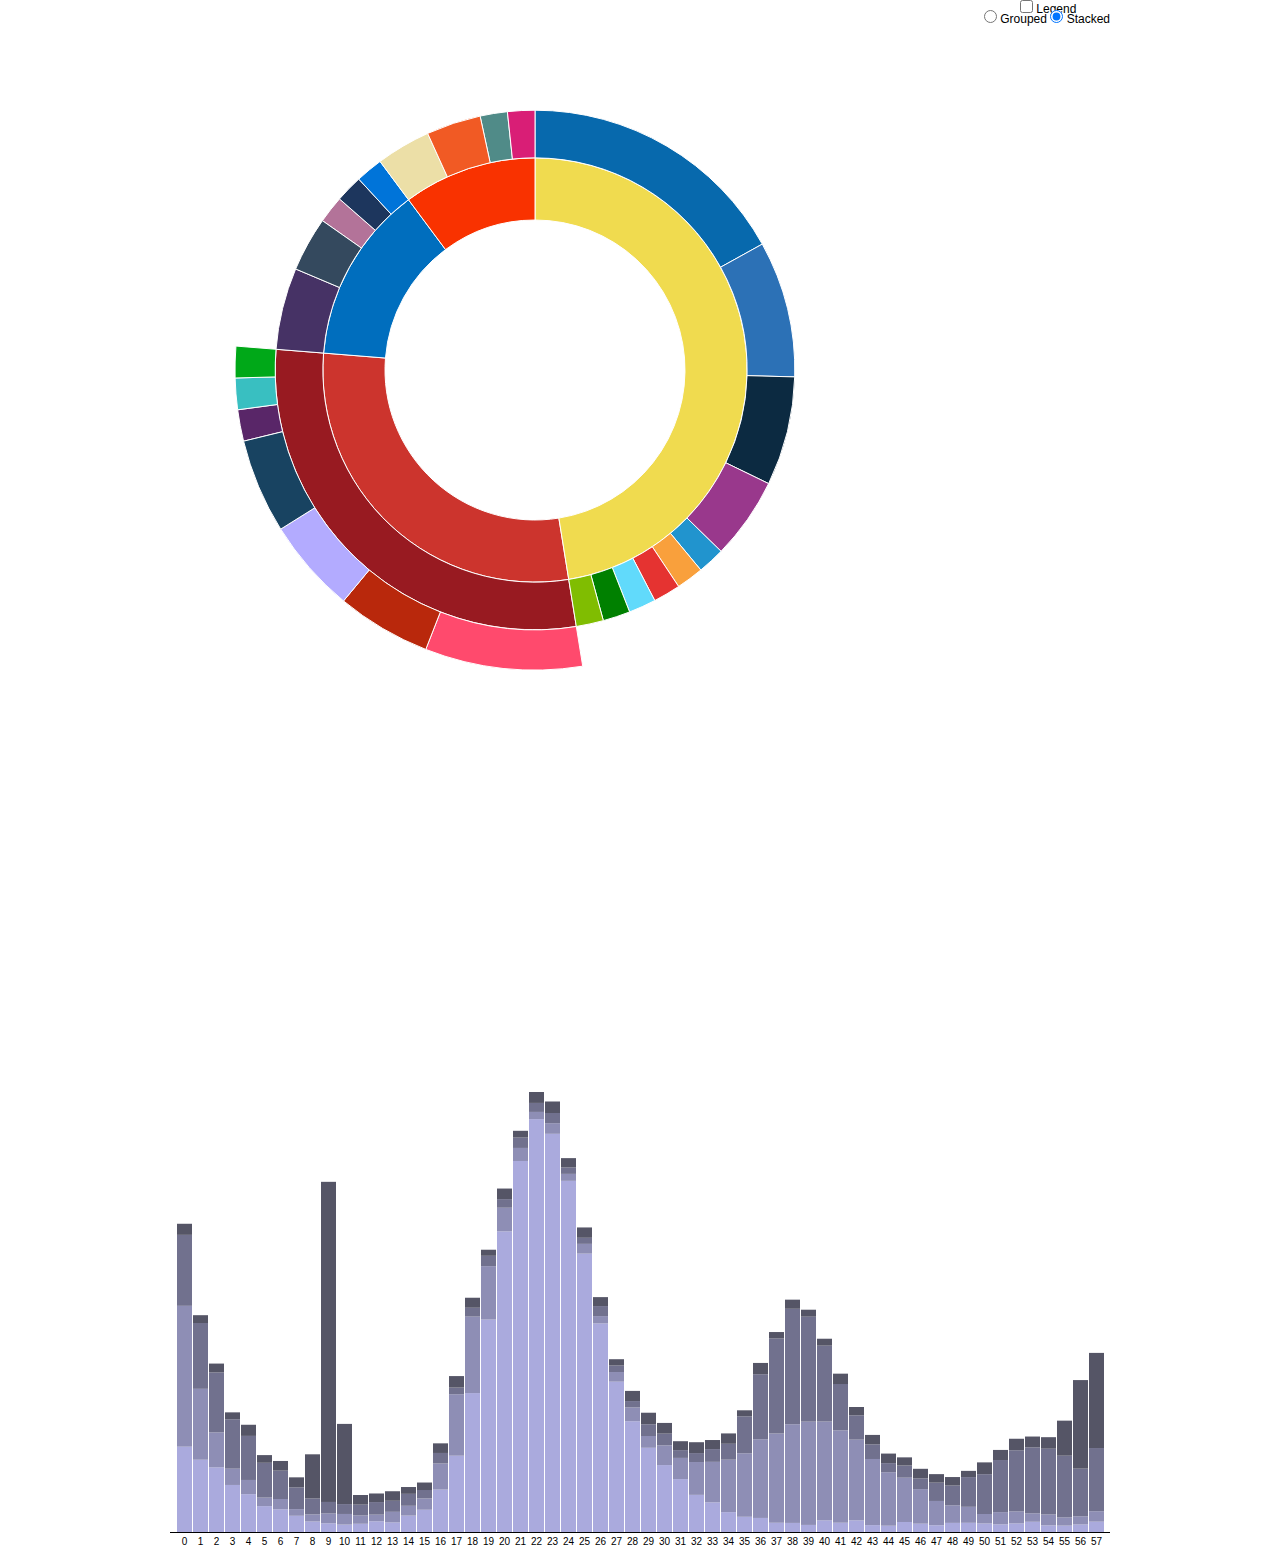
==== index.html @ 2f304713 "initial commit" ====
<!DOCTYPE html>
<html lang="en">

<head>
    <meta charset="UTF-8">
    <title>119 3js</title>
    <link rel="stylesheet" href="css/normalize.css">
    <link rel="stylesheet" href="css/style.css">
</head>

<body>

    <script src="js/three.min.js"></script>
    <!-- <script src="js/orbitControls.js"></script> -->
    <script src="js/d3.js"></script>
    <!-- <script src="js/main.js"></script> -->
    <!-- <script src="js/sequences.js"></script> -->
    <div id="main">
        <div id="sequence"></div>
        <div id="chart">
            <div id="explanation" style="visibility: hidden;">
                <span id="percentage"></span>
                <br/> of my learning devoted to:
            </div>
        </div>
    </div>


    <div id="sidebar">
        <input type="checkbox" id="togglelegend"> Legend
        <br/>
        <div id="legend" style="visibility: hidden;"></div>
    </div>
    <script type="text/javascript" src="js/skills.js"></script>
    <script type="text/javascript">
    // Hack to make this example display correctly in an iframe on bl.ocks.org
    d3.select(self.frameElement).style("height", "700px");
    </script>

    <script type="text/javascript" src="js/timegraph.js"></script>
    <form>
        <label>
            <input type="radio" name="mode" value="grouped"> Grouped</label>
        <label>
            <input type="radio" name="mode" value="stacked" checked> Stacked</label>
    </form>
</body>

</html>
---- css/style.css ----
body {
  font-family: 'Open Sans', sans-serif;
  font-size: 12px;
  font-weight: 400;
  background-color: #fff;
  width: 960px;
  height: 700px;
  margin-top: 10px;
}

#main {
  float: left;
  width: 750px;
}

#sidebar {
  float: right;
  width: 100px;
}

#sequence {
  width: 600px;
  height: 70px;
}

#legend {
  padding: 10px 0 0 3px;
}

#sequence text, #legend text {
  font-weight: 600;
  fill: #fff;
}

#chart {
  position: relative;
}

#chart path {
  stroke: #fff;
}

#explanation {
  position: absolute;
  top: 260px;
  left: 305px;
  width: 140px;
  text-align: center;
  color: #666;
  z-index: -1;
}

#percentage {
  font-size: 2.5em;
}

body {
  font-family: "Helvetica Neue", Helvetica, Arial, sans-serif;
  margin: auto;
  position: relative;
  width: 960px;
}

text {
  font: 10px sans-serif;
}

.axis path,
.axis line {
  fill: none;
  stroke: #000;
  shape-rendering: crispEdges;
}

form {
  position: absolute;
  right: 10px;
  top: 10px;
}
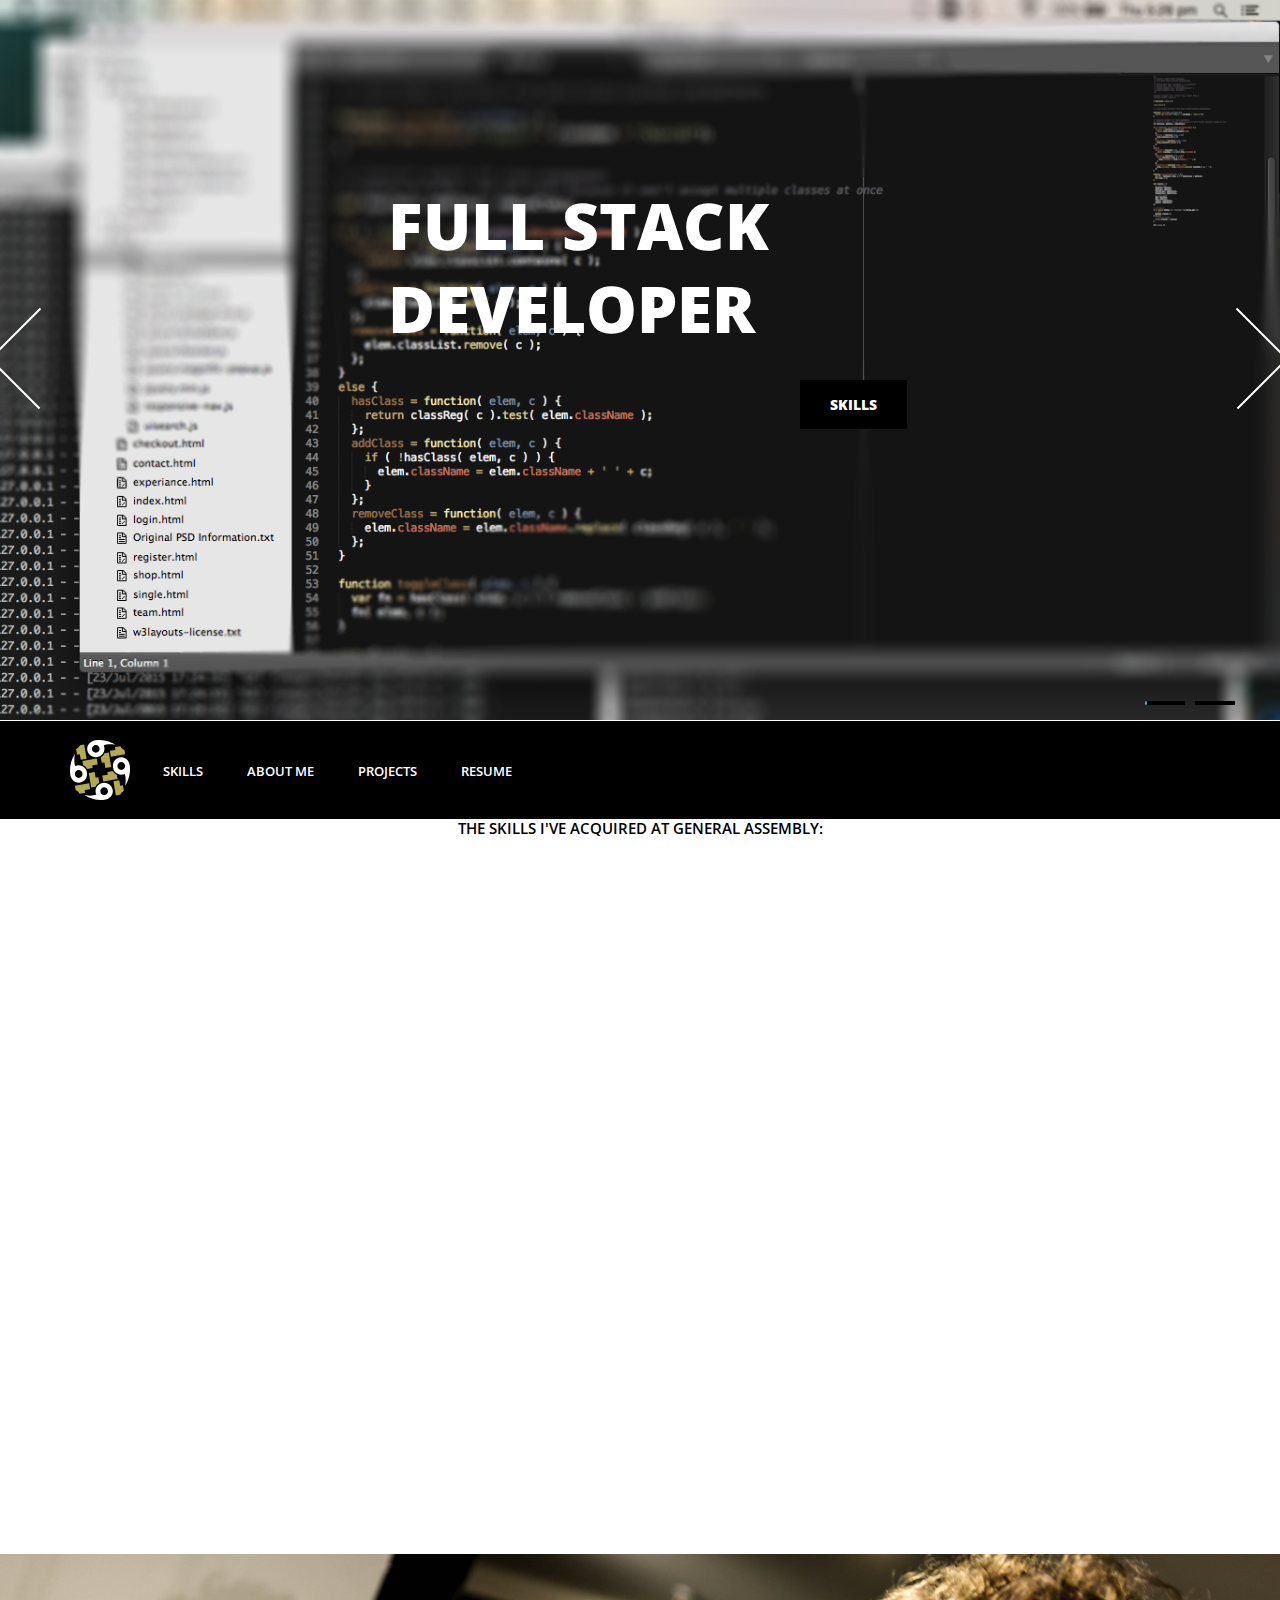
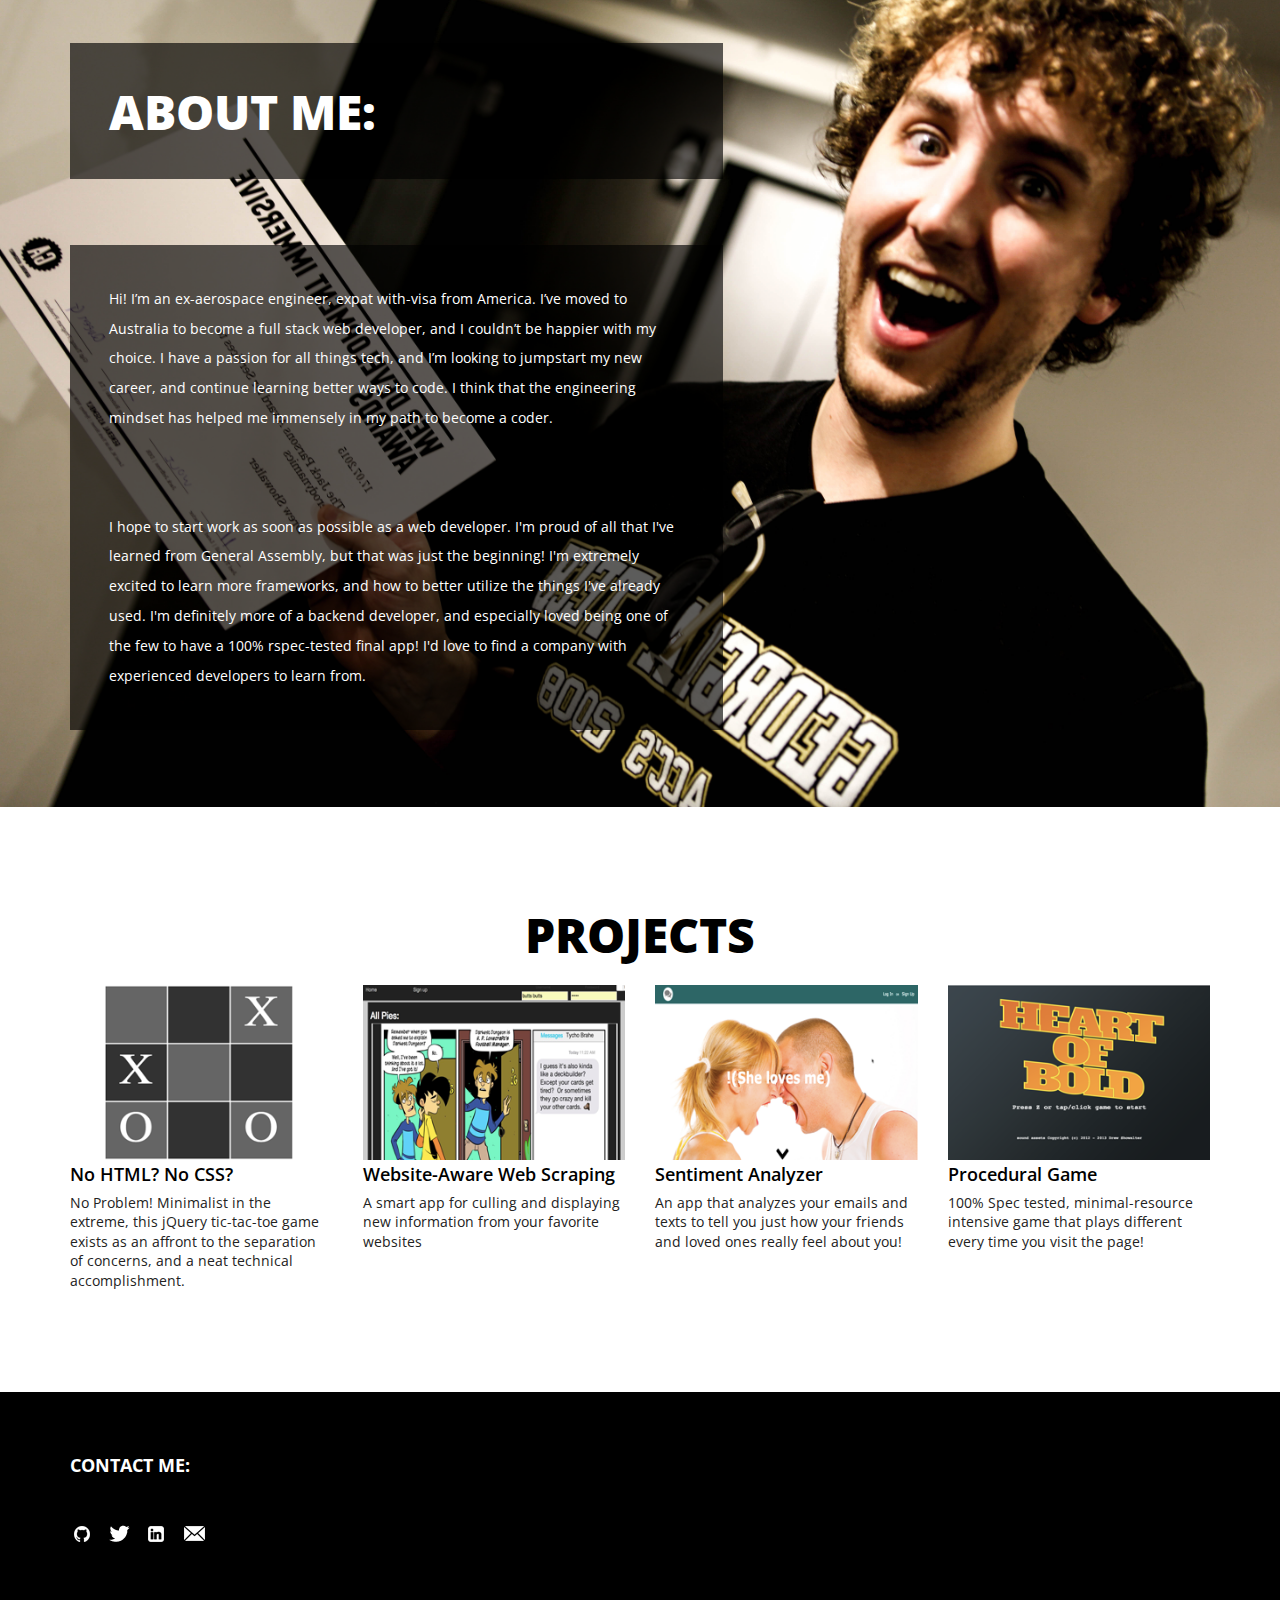
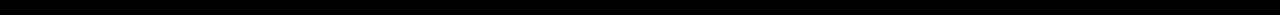
==== commit ab2988c9: "major update" ====
--- a/index.html
+++ b/index.html
@@ -1,49 +1,258 @@
-<!DOCTYPE html>
-<html lang="en">
-
-<head>
-    <meta charset="UTF-8">
-    <title>119 3js</title>
-    <link rel="stylesheet" href="css/normalize.css">
-    <link rel="stylesheet" href="css/style.css">
-</head>
-
-<body>
-
-    <script src="js/three.min.js"></script>
-    <!-- <script src="js/orbitControls.js"></script> -->
-    <script src="js/d3.js"></script>
-    <!-- <script src="js/main.js"></script> -->
-    <!-- <script src="js/sequences.js"></script> -->
-    <div id="main">
-        <div id="sequence"></div>
-        <div id="chart">
-            <div id="explanation" style="visibility: hidden;">
-                <span id="percentage"></span>
-                <br/> of my learning devoted to:
-            </div>
-        </div>
-    </div>
-
-
-    <div id="sidebar">
-        <input type="checkbox" id="togglelegend"> Legend
-        <br/>
-        <div id="legend" style="visibility: hidden;"></div>
-    </div>
-    <script type="text/javascript" src="js/skills.js"></script>
-    <script type="text/javascript">
-    // Hack to make this example display correctly in an iframe on bl.ocks.org
-    d3.select(self.frameElement).style("height", "700px");
-    </script>
-
-    <script type="text/javascript" src="js/timegraph.js"></script>
-    <form>
-        <label>
-            <input type="radio" name="mode" value="grouped"> Grouped</label>
-        <label>
-            <input type="radio" name="mode" value="stacked" checked> Stacked</label>
-    </form>
-</body>
-
-</html>
+<!--A Design by W3layouts
+Author: W3layout
+Author URL: http://w3layouts.com
+License: Creative Commons Attribution 3.0 Unported
+License URL: http://creativecommons.org/licenses/by/3.0/
+-->
+<!DOCTYPE HTML>
+<html>
+
+<head>
+    <title>Free Snow Bootstrap Website Template | Home :: w3layouts</title>
+    <link href="css/bootstrap.css" rel='stylesheet' type='text/css' />
+    <link href="css/style.css" rel='stylesheet' type='text/css' />
+    <meta name="viewport" content="width=device-width, initial-scale=1, maximum-scale=1">
+    <meta http-equiv="Content-Type" content="text/html; charset=utf-8" />
+    <link href='http://fonts.googleapis.com/css?family=Open+Sans:400,300,600,700,800' rel='stylesheet' type='text/css'>
+    <script type="application/x-javascript">
+    addEventListener("load", function() {
+        setTimeout(hideURLbar, 0);
+    }, false);
+
+    function hideURLbar() {
+        window.scrollTo(0, 1);
+    }
+    </script>
+    <script src="js/jquery.min.js"></script>
+    <!--<script src="js/jquery.easydropdown.js"></script>-->
+    <!--start slider -->
+    <link rel="stylesheet" href="css/fwslider.css" media="all">
+    <script src="js/jquery-ui.min.js"></script>
+    <script src="js/fwslider.js"></script>
+    <!--end slider -->
+    <script type="text/javascript">
+    $(document).ready(function() {
+        $(".dropdown img.flag").addClass("flagvisibility");
+
+        $(".dropdown dt a").click(function() {
+            $(".dropdown dd ul").toggle();
+        });
+
+        $(".dropdown dd ul li a").click(function() {
+            var text = $(this).html();
+            $(".dropdown dt a span").html(text);
+            $(".dropdown dd ul").hide();
+            $("#result").html("Selected value is: " + getSelectedValue("sample"));
+        });
+
+        function getSelectedValue(id) {
+            return $("#" + id).find("dt a span.value").html();
+        }
+
+        $(document).bind('click', function(e) {
+            var $clicked = $(e.target);
+            if (!$clicked.parents().hasClass("dropdown"))
+                $(".dropdown dd ul").hide();
+        });
+
+
+        $("#flagSwitcher").click(function() {
+            $(".dropdown img.flag").toggleClass("flagvisibility");
+        });
+    });
+    </script>
+</head>
+
+<body>
+    <div class="header">
+        <div class="container">
+            <div class="row">
+                <div class="col-md-12">
+                    <div class="header-left">
+                        <div class="logo">
+                            <a href="index.html"><img src="images/crest_white.svg" alt="" id="crestHome" /></a>
+                        </div>
+                        <div class="menu">
+                            <a class="toggleMenu" href="#"><img src="images/nav.png" alt="" /></a>
+                            <ul class="nav" id="nav">
+                                <li><a href="#skills">Skills</a></li>
+                                <li><a href="#aboutme">About Me</a></li>
+                                <li><a href="#projects">Projects</a></li>
+                                <li><a href="resume.pdf">Resume</a></li>
+                                <div class="clear"></div>
+                            </ul>
+                            <script type="text/javascript" src="js/responsive-nav.js"></script>
+                        </div>
+                        <div class="clear"></div>
+                    </div>
+                </div>
+            </div>
+        </div>
+    </div>
+
+
+    <div id="fixedFixer">
+    <div class="banner">
+        <!-- start slider -->
+        <div id="fwslider">
+            <div class="slider_container">
+                <div class="slide">
+                    <!-- Slide image -->
+                    <img src="images/blurback.png" class="img-responsive" alt="" />
+                    <!-- /Slide image -->
+                    <!-- Texts container -->
+                    <div class="slide_content">
+                        <div class="slide_content_wrap">
+                            <!-- Text title -->
+                            <h1 class="title">Full Stack<br>Developer</h1>
+                            <!-- /Text title -->
+                            <div class="button"><a href="#skills">Skills</a></div>
+                        </div>
+                    </div>
+                    <!-- /Texts container -->
+                </div>
+                <!-- /Duplicate to create more slides -->
+                <div class="slide">
+                    <img src="images/helmet.jpg" class="img-responsive" alt="" />
+                    <div class="slide_content">
+                        <div class="slide_content_wrap">
+                            <h1 class="title">Creative<br>Engineer</h1>
+                            <div class="button"><a href="#projects">Projects</a></div>
+                        </div>
+                    </div>
+                </div>
+                <!--/slide -->
+            </div>
+            <div class="timers"></div>
+            <div class="slidePrev"><span></span></div>
+            <div class="slideNext"><span></span></div>
+        </div>
+        <!--/slider -->
+    </div>
+
+    <a name="skills"></a>
+    <div class="main">
+        <div class="content-top">
+            <h2>SKILLS</h2>
+            <p>The skills I've acquired at General Assembly:</p>
+            <script src="js/three.min.js"></script>
+            <!-- <script src="js/orbitControls.js"></script> -->
+            <script src="js/d3.js"></script>
+            <!-- <script src="js/main.js"></script> -->
+            <!-- <script src="js/sequences.js"></script> -->
+            <div id="main">
+                <div id="sequence"></div>
+                <div id="chart">
+                    <div id="explanation" style="visibility: hidden;">
+                        <span id="percentage"></span>
+                    </div>
+                </div>
+            </div>
+            <script type="text/javascript" src="js/skills.js"></script>
+        </div>
+    </div>
+
+    <a name="aboutme"></a>
+    <div class="content-bottom">
+        <div class="container">
+            <div class="row content_bottom-text">
+                <div class="col-md-7">
+                    <h3>About Me:<br></h3>
+                    <p class="m_1">Hi! I’m an ex-aerospace engineer, expat with-visa from America. I’ve moved to Australia to become a full stack web developer, and I couldn’t be happier with my choice. I have a passion for all things tech, and I’m looking to jumpstart my new career, and continue learning better ways to code. I think that the engineering mindset has helped me immensely in my path to become a coder.</p>
+                    <p class="m_2">I hope to start work as soon as possible as a web developer. I'm proud of all that I've learned from General Assembly, but that was just the beginning! I'm extremely excited to learn more frameworks, and how to better utilize the things I've already used. I'm definitely more of a backend developer, and especially loved being one of the few to have a 100% rspec-tested final app! I'd love to find a company with experienced developers to learn from.</p>
+                </div>
+            </div>
+        </div>
+    </div>
+
+    <a name="projects"></a>
+    <div class="features">
+        <div class="container">
+            <h3 class="m_3">Projects</h3>
+            <div class="row">
+                <div class="col-md-3 top_box">
+                    <div class="view view-ninth">
+                        <a href="//one19.github.io/tictac/">
+                            <img src="images/pic1.png" class="img-responsive" alt="" />
+                            <div class="mask mask-1"> </div>
+                            <div class="mask mask-2"> </div>
+                            <div class="content">
+                                <h2>Project 0</h2>
+                                <h1 class="appName">Tic Tac Toe</h1>
+                            </div>
+                        </a>
+                    </div </div>
+                    <h4 class="m_4"><a href="#">No HTML? No CSS?</a></h4>
+                    <p class="m_5">No Problem! Minimalist in the extreme, this jQuery tic-tac-toe game exists as an affront to the separation of concerns, and a neat technical accomplishment.</p>
+                </div>
+                <div class="col-md-3 top_box">
+                    <div class="view view-ninth">
+                        <a href="//slicemystic.herokuapp.com/">
+                            <img src="images/pic2.png" class="img-responsive" alt="" />
+                            <div class="mask mask-1"> </div>
+                            <div class="mask mask-2"> </div>
+                            <div class="content">
+                                <h2>Project 1</h2>
+                                <h1 class="appName">Slice Mystic</h1>
+                            </div>
+                        </a>
+                    </div>
+                    <h4 class="m_4"><a href="#">Website-Aware Web Scraping</a></h4>
+                    <p class="m_5">A smart app for culling and displaying new information from your favorite websites</p>
+                </div>
+                <div class="col-md-3 top_box">
+                    <div class="view view-ninth">
+                        <a href="//shelovesme.herokuapp.com/">
+                            <img src="images/pic3.png" class="img-responsive" alt="" />
+                            <div class="mask mask-1"> </div>
+                            <div class="mask mask-2"> </div>
+                            <div class="content">
+                                <h2>Project 2</h2>
+                                <h1 class="appName">!(She Loves Me)</h1>
+                            </div>
+                        </a>
+                    </div>
+                    <h4 class="m_4"><a href="#">Sentiment Analyzer</a></h4>
+                    <p class="m_5">An app that analyzes your emails and texts to tell you just how your friends and loved ones really feel about you!</p>
+                </div>
+                <div class="col-md-3 top_box1">
+                    <div class="view view-ninth">
+                        <a href="//heartofbold.herokuapp.com/">
+                            <img src="images/pic4.png" class="img-responsive" alt="" />
+                            <div class="mask mask-1"> </div>
+                            <div class="mask mask-2"> </div>
+                            <div class="content">
+                                <h2>Project 3</h2>
+                                <h1 class="appName">Heart of Bold</h1>
+                            </div>
+                        </a>
+                    </div>
+                    <h4 class="m_4"><a href="#">Procedural Game</a></h4>
+                    <p class="m_5">100% Spec tested, minimal-resource intensive game that plays different every time you visit the page!</p>
+                </div>
+            </div>
+        </div>
+    </div>
+
+
+    <div class="footer">
+        <div class="container">
+            <div class="row">
+                <div class="col-md-3">
+                    <ul class="footer_box">
+                    <h4>   Contact Me: </h4>
+                        <ul class="social">
+                            <li class="github"><a href="//github.com/one19"><span> </span></a></li>
+                            <li class="twitter"><a href="//twitter.com/Werd_119"><span> </span></a></li>
+                            <li class="linkedin"><a href="//linkedin.com/profile/view?id=165426190"><span> </span></a></li>
+                            <li class="email"><a href="mailto:gtechshowalter@gmail.com"><span> </span></a></li>
+                        </ul>
+                    </ul>
+                </div>
+            </div>
+
+        </div>
+    </div>
+</body>
+
+</html>
--- a/css/style.css
+++ b/css/style.css
@@ -1,79 +1,2106 @@
-body {
-  font-family: 'Open Sans', sans-serif;
-  font-size: 12px;
-  font-weight: 400;
-  background-color: #fff;
-  width: 960px;
-  height: 700px;
-  margin-top: 10px;
-}
-
-#main {
-  float: left;
-  width: 750px;
-}
-
-#sidebar {
-  float: right;
-  width: 100px;
-}
-
-#sequence {
-  width: 600px;
-  height: 70px;
-}
-
-#legend {
-  padding: 10px 0 0 3px;
-}
-
-#sequence text, #legend text {
-  font-weight: 600;
-  fill: #fff;
-}
-
-#chart {
-  position: relative;
-}
-
-#chart path {
-  stroke: #fff;
-}
-
-#explanation {
-  position: absolute;
-  top: 260px;
-  left: 305px;
-  width: 140px;
-  text-align: center;
-  color: #666;
-  z-index: -1;
-}
-
-#percentage {
-  font-size: 2.5em;
-}
-
-body {
-  font-family: "Helvetica Neue", Helvetica, Arial, sans-serif;
-  margin: auto;
-  position: relative;
-  width: 960px;
-}
-
-text {
-  font: 10px sans-serif;
-}
-
-.axis path,
-.axis line {
-  fill: none;
-  stroke: #000;
-  shape-rendering: crispEdges;
-}
-
-form {
-  position: absolute;
-  right: 10px;
-  top: 10px;
-}+.clear{clear: both;}
+h4, h5, h6,
+h1, h2, h3 {margin-top: 0;}
+ul, ol {margin: 0;}
+p {margin: 0;}
+html, body{
+	font-family: 'Open Sans', sans-serif;
+	background:#fff;
+	font-size: 100%;
+}
+body a{
+ 	transition: 0.5s all;
+	-webkit-transition: 0.5s all;
+	-moz-transition: 0.5s all;
+	-o-transition: 0.5s all;
+}
+.header{
+  position: fixed;
+  width: 100%;
+  z-index: 4000;
+	background:#000;
+	padding: 1.5% 0;
+}
+.header-left{
+	float:left;
+	width: 59%;
+}
+.logo{
+	float:left;
+	margin-right: 2%;
+}
+.menu{
+	 float:left;
+	 margin: 17px 0 0;
+}
+  .menu li{
+	display:inline-block;
+ }
+ .menu li:first-child{
+   	margin-left:0;
+ }
+ .menu li a{
+  	 display: block;
+	font-size: 0.8125em;
+	text-transform: uppercase;
+	padding: 5px 20px;
+	color: #FFF;
+	-webkit-transition: all 0.3s ease;
+	-moz-transition: all 0.3s ease;
+	-o-transition: all 0.3s ease;
+	transition: all 0.3s ease;
+	font-weight: 600;
+ }
+ .menu li a:hover ,.menu li.active a{
+	 background:#fff;
+	 color:#000;
+ } 
+ #nav .current a {
+	 color:red;
+}
+.toggleMenu {
+    display:  none;
+  	padding:4px 5px 0px 5px;
+}
+.nav:before,
+.nav:after {
+    content: " "; 
+    display: table; 
+}
+.nav:after {
+    clear: both;
+}
+.nav ul {
+    list-style: none;
+}
+@media screen and (max-width:800px) {
+	.active {
+        display: block;
+    }
+    .menu li a{
+    	text-align:left;
+    	border-radius:0;
+    	-webkit-border-radius:0;
+    	-moz-border-radius:0;
+    	-o-border-radius:0;
+    }
+    .nav {
+	    list-style: none;
+		width: 95%;
+		position: absolute;
+		right: 20px;
+		background: #222;
+		top: 72px;
+		z-index: 111;
+    }
+    .nav:after {
+		content: '';
+		position: absolute;
+		right:18px;
+		top: -9px;
+		border-left:10px solid rgba(0, 0, 0, 0);
+		border-right:10px solid rgba(0, 0, 0, 0);
+		border-bottom:10px solid #333;
+	}
+    .menu li a span.messages{
+    	text-align:center;
+    	top:15px;
+    }
+    .nav li ul{
+    	width:100%;   	
+    }
+    .menu ul{
+    	margin:0;
+    }
+    .nav > li.hover > ul {
+        width:100%;
+    }
+    .nav > li {
+        float: none;
+        display:block;
+    }
+    .nav ul {
+        display: block;
+        width: 100%;
+    }
+   .nav > li.hover > ul , .nav li li.hover ul {
+        position: static;
+    }
+    .nav li a{
+    	border-top:1px solid #333;
+    }
+     .nav li:first-child a{
+     	border-top:none;
+     }
+ }
+.header_right{
+	float:right;
+	width:6%;
+	margin-top: 16px;
+}
+.sb-search {
+	position: absolute;
+	top:7px;
+	right:0px;
+	width: 0%;
+	min-width: 45px;
+	height: 45px;
+	float: right;
+	overflow: hidden;
+	-webkit-transition: width 0.3s;
+	-moz-transition: width 0.3s;
+	transition: width 0.3s;
+	-webkit-backface-visibility: hidden;
+}
+.sb-search-input {
+	position: absolute;
+	top: 0;
+	left: 0px;
+	border: none;
+	outline: none;
+	background:#333;
+	width: 100%;
+	height:45px;
+	margin: 0;
+	z-index: 10;
+	padding: 5px 20px;
+	font-family: 'Open Sans', sans-serif;
+	font-size: 13px;
+	color: #ffffff;
+}
+.sb-search-input::-webkit-input-placeholder {
+	color: #ffffff;
+}
+.sb-search-input:-moz-placeholder {
+	color: #ffffff;
+}
+.sb-search-input::-moz-placeholder {
+	color: #efb480;
+}
+.sb-search-input:-ms-input-placeholder {
+	color: #ffffff;
+}
+.sb-icon-search,.sb-search-submit  {
+	width: 45px;
+	height: 45px;
+	display: block;
+	position: absolute;
+	right: 0;
+	top: 0;
+	padding: 0;
+	margin: 0;
+	line-height: 45px;
+	text-align: center;
+	cursor: pointer;
+}
+.sb-search-submit {
+	background: #333 url('../images/img-sprite.png') no-repeat 0px 1px;
+	-ms-filter: "progid:DXImageTransform.Microsoft.Alpha(Opacity=0)"; /* IE 8 */
+    filter: alpha(opacity=0); /* IE 5-7 */
+   
+	color: transparent;
+	border: none;
+	outline: none;
+	z-index: -1;
+	-webkit-appearance: none;
+}
+.sb-icon-search {
+	color: #FFF;
+background: #000 url('../images/img-sprite.png') no-repeat 0px 1px;
+z-index: 90;
+}
+/* Open state */
+.sb-search.sb-search-open,.no-js .sb-search {
+	width:40%;
+}
+.sb-search.sb-search-open .sb-icon-search,.no-js .sb-search .sb-icon-search {
+	background: #c0c0c0 url('../images/img-sprite.png') no-repeat 0px 1px;
+	color: #fff;
+	z-index: 11;
+}
+.sb-search.sb-search-open .sb-search-submit,.no-js .sb-search .sb-search-submit {
+	z-index: 90;
+}
+/* start icon styles */
+.icon1:before,.icon1:after {
+	content: "";
+	display: table;
+}
+.icon1:after {
+	clear: both;
+}
+ul.icon1 {
+	float: left;
+	zoom: 1;
+	list-style: none;
+	padding: 0;
+	margin-left:25%;
+}
+.icon1 li {
+	float: left;
+	position: relative;
+}
+.icon1 li:last-child{
+	border-right:none;
+}
+.icon1 li:hover > a {
+	color: #fafafa;
+}
+*html .icon1 li a:hover { /* IE6 only */
+	color: #fafafa;
+}
+.icon1 ul {
+	width:300px;
+	margin: 20px 0 0 0;
+	_margin: 0;
+	opacity: 0;
+	visibility: hidden;
+	position: absolute;
+	top:67px;
+	z-index: 1;
+	right: -140px;
+	background: #ffffff;
+	-webkit-transition: all .2s ease-in-out;
+	-moz-transition: all .2s ease-in-out;
+	-ms-transition: all .2s ease-in-out;
+	-o-transition: all .2s ease-in-out;
+	transition: all .2s ease-in-out;
+	box-shadow: 0 0 10px #AAA;
+	-webkit-box-shadow: 0 0 10px #AAA;
+	-moz-box-shadow: 0 0 10px #AAA;
+	-o-box-shadow: 0 0 10px #AAA;
+}
+.icon1 li:hover > ul {
+	opacity: 1;
+	visibility: visible;
+	margin: 0;
+	z-index: 9999;
+}
+.icon1 ul ul {
+	top: 6px;
+	left: 158px;
+	margin: 0 0 0 20px;
+}
+.icon1 ul li {
+	/*--float: none;--*/
+	display: block;
+	border: 0;
+}
+.icon1 ul li:first-child{
+	border-top:none;
+}
+.icon1 ul li:first-child a{
+	border-top-left-radius: 5px;
+	-webkit-border-top-left-radius: 5px;
+	-moz-border-top-left-radius: 5px;
+	-o-border-top-left-radius: 5px;
+}
+.icon1 ul li:last-child {   
+	-moz-box-shadow: none;
+	-webkit-box-shadow: none;
+	box-shadow: none;    
+}
+.icon1 ul a {    
+	_height: 10px; /*IE6 only*/
+	white-space: nowrap;
+	float: none;
+	text-transform: none;
+}
+.active-icon{
+	display: block;
+}
+.icon1 ul li:first-child > a:after {
+	content: '';
+	position: absolute;
+	left: 45%;
+	top: -30px;
+	border-left: 10px solid transparent;
+	border-right:10px solid transparent;
+	border-bottom:10px solid #f0f0f0;
+}
+.icon1 ul ul li:first-child a:after {
+	left: -100px;
+	top: 0%;
+	margin-top: -6px;
+	border-left: 0;	
+	border-bottom:20px solid transparent;
+	border-top: 20px solid transparent;
+	border-right:20px solid #323757;
+}
+/* Mobile */
+.icon1-trigger {
+	display: none;
+}
+.sub-icon1 img{
+	border:none;
+	display:inline-block;
+	vertical-align:middle;
+}
+li.list_img{
+	float:left;
+	width:26%;
+}
+.login_buttons{
+	margin-top:23%;
+}
+li.list_desc{
+	float:left;
+	width:50%;
+}
+li.list_desc h4 a{
+	color:#000;
+	font-size:0.85em;
+	text-decoration:none;
+	font-weight:600;
+}
+li.list_desc h4 a:hover{
+	color:red;
+}
+.c1{
+	background: url(../images/img-sprite.png) no-repeat -66px -8px;
+	width: 22px;
+	height: 24px;
+	display: inline-block;
+	vertical-align: middle;
+}
+.icon1 .profile_img {
+	margin-top: 3px;
+}
+.sub-icon1 ul li h3{
+	text-align: center;
+	font-size: 18px;
+	color: #555;
+	text-transform: uppercase;
+	margin-bottom: 4%;
+}
+.sub-icon1 ul li p{
+	text-align:center;
+	font-size: 0.8125em;
+	color: #555;
+	line-height: 1.5em;
+	margin:2% 0;
+}
+.sub-icon1.list{
+	padding:20px;
+}
+.sub-icon1 ul li p a{
+	color: #00405d;
+}
+.sub-icon1 ul li p a:hover{
+	color: #555555;
+	text-decoration:underline;
+}
+.product_control_buttons{
+	float:right;
+}
+.product_control_buttons a:hover{
+	opacity:0.5;
+}
+.button{
+	text-align: center;
+}
+.button a{
+	color:#fff;
+	font-size:0.85em;
+	text-transform:uppercase;
+	font-weight:800;
+	text-decoration:none;
+	margin-left:45%;
+	border: none;
+	cursor: pointer;
+	padding:15px 30px;
+	display: inline-block;
+	outline: none;
+	-webkit-transition: all 0.3s;
+	-moz-transition: all 0.3s;
+	transition: all 0.3s;
+	background: #000;
+}
+.button a:hover{
+	background:#222;
+}
+.login_button{
+	float:right;
+}
+.login_button a{
+	color:#fff;
+	font-size:0.85em;
+	text-transform:uppercase;
+	font-weight:600;
+	text-decoration:none;
+    border: none;
+	cursor: pointer;
+	padding:8px 15px; 
+	display: inline-block;
+	outline: none;
+	-webkit-transition: all 0.3s;
+	-moz-transition: all 0.3s;
+	transition: all 0.3s;
+	background: #000;
+	margin:10px 0 0;
+}
+.login_button a:hover{
+	background:#555;
+}
+.check_button{
+	float:left;
+}
+.check_button a{
+	color:#fff;
+	font-size:0.85em;
+	text-transform:uppercase;
+	font-weight:600;
+	text-decoration:none;
+    border: none;
+	cursor: pointer;
+	padding:8px 15px; 
+	display: inline-block;
+	outline: none;
+	-webkit-transition: all 0.3s;
+	-moz-transition: all 0.3s;
+	transition: all 0.3s;
+	background: #000;
+	margin:10px 0 0;
+}
+.check_button a:hover{
+	background:#555;
+}
+
+/*--main--*/
+.content-top{
+	padding:2% 0;
+}
+.content-top h2{
+	color: #000;
+	font-size:3em;
+	font-weight: 800;
+	text-align: center;
+	text-transform: uppercase;
+	margin-bottom: 1.5%;
+}
+.content-top p{
+	color: #000;
+	font-size: 0.95em;
+	text-transform: uppercase;
+	text-align: center;
+	font-weight: 600;
+	margin-bottom:1%;
+}
+.content-top h3{
+	color:#000;
+	font-size:1.5em;
+	text-transform:uppercase;
+	font-weight:700;
+	text-align:center;
+	margin:2% 0 0 0;
+}
+#flexiselDemo1, #flexiselDemo2, #flexiselDemo3 {
+	display: none;
+}
+.nbs-flexisel-container {
+	position: relative;
+	max-width: 100%;
+}
+.nbs-flexisel-ul {
+	position: relative;
+	width: 9999px;
+	margin: 0px;
+	padding: 0px;
+	list-style-type: none;
+	text-align: center;
+}
+.nbs-flexisel-inner {
+	overflow: hidden;
+	margin: 0 auto;
+}
+.nbs-flexisel-item {
+	float: left;
+	margin: 0px;
+	padding: 0px;
+	cursor: pointer;
+	position: relative;
+	line-height: 0px;
+}
+.nbs-flexisel-item > img {
+	width:100%;
+	cursor: pointer;
+	positon: relative;
+	margin-top: 10px;
+	margin-bottom: 10px;
+	max-width:210px;
+	max-height:417px;
+}
+/*** Navigation ***/
+.nbs-flexisel-nav-left, .nbs-flexisel-nav-right {
+	width:140px;
+	height: 245px;
+	position: absolute;
+	cursor: pointer;
+	z-index: 100;
+}
+.nbs-flexisel-nav-left {
+	left: 205px;
+	background: url(../images/img-sprite.png) no-repeat -110px 1px;
+}
+.nbs-flexisel-nav-right {
+	right:205px;
+	background: url(../images/img-sprite.png) no-repeat -254px 1px;
+}
+.content-bottom{
+	width:100%;
+	background: url(../images/642C1598.jpg)no-repeat center top;
+	-webkit-background-size: cover;
+	-moz-background-size: cover;
+	-o-background-size: cover;
+	background-size: cover;
+	background-position: center;
+	background-size: 100% 100%;
+	height:100%;
+	padding:6% 0;
+}
+.content_bottom-text h3{
+	color: #FFF;
+	font-size: 3em;
+	font-weight: 800;
+	text-transform: uppercase;
+	line-height: 1.2em;
+	margin: 2% 0 10%;
+  padding:6%;
+  background-color: hsla(0, 0%, 0%, 0.64);
+}
+p.m_1{
+	color: #FFF;
+	font-size: 0.85em;
+	line-height: 2.2em;
+	padding:6%;
+  background-color: hsla(0, 0%, 0%, 0.64);
+}
+p.m_2{
+	color: #FFF;
+	font-size: 0.85em;
+	line-height: 2.2em;
+  padding: 6%;
+  background-color: hsla(0, 0%, 0%, 0.64);
+}
+.features{
+	padding:8% 0;
+}
+h3.m_3{
+	color: #000;
+	font-size: 3em;
+	font-weight: 800;
+	text-align: center;
+	text-transform: uppercase;
+	margin-bottom:2%;
+}
+.close_but{
+	text-align:center;
+	margin-bottom:6%;
+}
+i.close1{
+	width:46px;
+	height:42px;
+	background:url(../images/img-sprite.png)-196px -269px;
+	display:inline-block;
+}
+.view {
+   overflow: hidden;
+   position: relative;
+   text-align: center;
+   cursor: default;
+}
+.view .mask,.view .content {
+   width:263px;
+   height:200px;
+   position: absolute;
+   overflow: hidden;
+   top: 0;
+   left: 0;
+}
+.view img {
+   display: block;
+   position: relative;
+}
+.view h2 {
+   text-transform: uppercase;
+   color: #fff;
+   text-align: center;
+   position: relative;
+   font-size: 17px;
+   padding: 10px;
+   background: rgba(0, 0, 0, 0.8);
+   margin: 20px 0 0 0;
+}
+.view p {
+   font-style: italic;
+   font-size: 12px;
+   position: relative;
+   color: #fff;
+   padding: 10px;
+   text-align: center;
+}
+.view a.info {
+   display: inline-block;
+   text-decoration: none;
+   padding: 7px 14px;
+   background: #000;
+   color: #fff;
+   text-transform: uppercase;
+   -webkit-box-shadow: 0 0 1px #000;
+   -moz-box-shadow: 0 0 1px #000;
+   box-shadow: 0 0 1px #000;
+}
+.view a.info: hover {
+   -webkit-box-shadow: 0 0 5px #000;
+   -moz-box-shadow: 0 0 5px #000;
+   box-shadow: 0 0 5px #000;
+}
+/* NINTH EXAMPLE*/
+.view-ninth .mask-1, .view-ninth .mask-2 {
+    background-color: rgba(0, 0, 0, 0.5);
+    height: 361px;
+    width: 361px;
+    background: rgba(119, 119, 36, 0.5);
+    -ms-filter: "progid:DXImageTransform.Microsoft.Alpha(Opacity=100)";
+    filter: alpha(opacity=100);
+    opacity: 1;
+    -webkit-transition: all 0.3s ease-in-out 0.6s;
+    -moz-transition: all 0.3s ease-in-out 0.6s;
+    -o-transition: all 0.3s ease-in-out 0.6s;
+    transition: all 0.3s ease-in-out 0.6s;
+}
+.view-ninth .mask-1 {
+    left: auto;
+    right: 0;
+    -webkit-transform: rotate(56.5deg) translateX(-180px);
+    -moz-transform: rotate(56.5deg) translateX(-180px);
+    -o-transform: rotate(56.5deg) translateX(-180px);
+    -ms-transform: rotate(56.5deg) translateX(-180px);
+    transform: rotate(56.5deg) translateX(-180px);
+    -webkit-transform-origin: 100% 0%;
+    -moz-transform-origin: 100% 0%;
+    -o-transform-origin: 100% 0%;
+    -ms-transform-origin: 100% 0%;
+    transform-origin: 100% 0%;
+}
+.view-ninth .mask-2 {
+    top: auto;
+    bottom: 0;
+    -webkit-transform: rotate(56.5deg) translateX(180px);
+    -moz-transform: rotate(56.5deg) translateX(180px);
+    -o-transform: rotate(56.5deg) translateX(180px);
+    -ms-transform: rotate(56.5deg) translateX(180px);
+    transform: rotate(56.5deg) translateX(180px);
+    -webkit-transform-origin: 0% 100%;
+    -moz-transform-origin: 0% 100%;
+    -o-transform-origin: 0% 100%;
+    -ms-transform-origin: 0% 100%;
+    transform-origin: 0% 100%;
+}
+.view-ninth .content {
+    background: rgba(0, 0, 0, 0.9);
+    height: 0;
+    -ms-filter: "progid:DXImageTransform.Microsoft.Alpha(Opacity=50)";
+    filter: alpha(opacity=50);
+    opacity: 0.5;
+    width:263px;
+    overflow: hidden;
+    -webkit-transform: rotate(-33.5deg) translate(-112px, 166px);
+    -moz-transform: rotate(-33.5deg) translate(-112px, 166px);
+    -o-transform: rotate(-33.5deg) translate(-112px, 166px);
+    -ms-transform: rotate(-33.5deg) translate(-112px, 166px);
+    transform: rotate(-33.5deg) translate(-112px, 166px);
+    -webkit-transform-origin: 0% 100%;
+    -moz-transform-origin: 0% 100%;
+    -o-transform-origin: 0% 100%;
+    -ms-transform-origin: 0% 100%;
+    transform-origin: 0% 100%;
+    -webkit-transition: all 0.4s ease-in-out 0.3s;
+    -moz-transition: all 0.4s ease-in-out 0.3s;
+    -o-transition: all 0.4s ease-in-out 0.3s;
+    transition: all 0.4s ease-in-out 0.3s;
+}
+.view-ninth h2 {
+    background: transparent;
+    margin-top: 5px;
+    border-bottom: 1px solid rgba(255, 255, 255, 0.2);
+}
+.view-ninth a.info {
+    display: none;
+}
+.view-ninth:hover .content {
+    height: 120px;
+    width:263px;
+    -ms-filter: "progid:DXImageTransform.Microsoft.Alpha(Opacity=90)";
+    filter: alpha(opacity=90);
+    opacity: 0.9;
+    top:22px;
+    -webkit-transform: rotate(0deg) translate(0, 0);
+    -moz-transform: rotate(0deg) translate(0, 0);
+    -o-transform: rotate(0deg) translate(0, 0);
+    -ms-transform: rotate(0deg) translate(0, 0);
+    transform: rotate(0deg) translate(0, 0);
+}
+.view-ninth:hover .mask-1, .view-ninth:hover .mask-2 {
+    -webkit-transition-delay: 0s;
+    -moz-transition-delay: 0s;
+    -o-transition-delay: 0s;
+    transition-delay: 0s;
+}
+.view-ninth:hover .mask-1 {
+    -webkit-transform: rotate(56.5deg) translateX(1px);
+    -moz-transform: rotate(56.5deg) translateX(1px);
+    -o-transform: rotate(56.5deg) translateX(1px);
+    -ms-transform: rotate(56.5deg) translateX(1px);
+    transform: rotate(56.5deg) translateX(1px);
+}
+.view-ninth:hover .mask-2 {
+    -webkit-transform: rotate(56.5deg) translateX(-1px);
+    -moz-transform: rotate(56.5deg) translateX(-1px);
+    -o-transform: rotate(56.5deg) translateX(-1px);
+    -ms-transform: rotate(56.5deg) translateX(-1px);
+    transform: rotate(56.5deg) translateX(-1px);
+}
+h4.m_4{
+	margin-top:2%;
+  margin-bottom: 3%;
+}
+h4.m_4 a{
+	color:#000;
+	font-size:1em;
+	text-decoration:none;
+	font-weight:600;
+}
+h4.m_4 a:hover{
+	color:#444;
+}
+p.m_5{
+	color:#222;
+	font-size:0.85em;
+}
+/*--footer--*/
+.footer{
+	background:#000;
+	padding:5% 0;
+}		
+ul.footer_box{
+	list-style:none;
+	padding:0;
+}	
+ul.footer_box h4{
+	color:#fff;
+	font-size:1.1em;
+	text-transform:uppercase;
+	font-weight:700;
+	margin-bottom: 8%;
+}
+ul.footer_box li a{
+	color: #B8B6B6;
+	font-size: 0.8125em;
+	text-decoration:none;
+	line-height: 2em;
+}
+ul.footer_box li a:hover{
+	color:#fff;
+}
+.footer_search {
+	margin-top: 10%;
+	width:100%;
+	position:relative;
+}
+.footer_search input[type="text"] {
+	outline: none;
+	padding: 12px 15px;
+	outline: none;
+	color: #202020;
+	background: #FFF;
+	border: none;
+	width: 74%;
+	line-height: 1.5em;
+	font-size: 0.8125em;
+}
+.footer_search  input[type="submit"] {
+	background: #C7C7C7;
+	padding: 9px 19px;
+	border: none;
+	cursor: pointer;
+	position: absolute;
+	line-height: 1.6em;
+	font-size: 1em;
+	color: #000;
+	font-weight: 800;
+	outline: none;
+	-webkit-transition: all 0.3s;
+	-moz-transition: all 0.3s;
+	transition: all 0.3s;
+}
+.footer_search  input[type="submit"]:hover {
+	background:#222;
+	color:#fff;
+}
+ul.social{
+	list-style:none;
+	padding:0;
+	margin-top: 17%;
+}	
+ul.social li:first-child, ol li:first-child {
+	margin-top: 0px;
+	margin-left: 0;
+}
+ul.social li{
+	display:inline-block;
+	margin-right:8px;
+}	
+ul.social li a span:hover{
+	opacity:0.5;
+}		
+li.github a span {
+	height: 25px;
+	width: 25px;
+	display: block;
+	background: url(../images/img-sprite.png)no-repeat -256px -276px;
+}
+li.twitter a span {
+	height: 25px;
+	width: 25px;
+	display: block;
+	background: url(../images/img-sprite.png)no-repeat -298px -276px;
+}
+li.linkedin a span {
+	height: 25px;
+	width: 25px;
+	display: block;
+	background: url(../images/img-sprite.png)no-repeat -346px -276px;
+}
+li.email a span {
+	height: 25px;
+	width: 25px;
+	display: block;
+	background: url(../images/img-sprite.png)no-repeat -391px -276px;
+}	
+li.youtube a span {
+	height: 25px;
+	width: 47px;
+	display: block;
+	background: url(../images/img-sprite.png)no-repeat -437px -276px;
+}	
+.dropdown dd, .dropdown dt, .dropdown ul { margin:0px; padding:0px; }
+.dropdown dd { position:relative; }
+.dropdown a, .dropdown a:visited { color:#fff; text-decoration:none; outline:none;}
+.dropdown a:hover { color:#fff;}
+.dropdown dt a:hover { color:#fff;}
+.dropdown dt a {background:url(../images/arrow.png) no-repeat scroll right center; display:block; padding-right:20px;
+}
+.dropdown dt a span {cursor: pointer;
+	cursor: pointer;
+	display: block;
+	padding:0px 10px;
+	font-size: 0.85em;
+	color: #FFF;
+	font-weight: 400;
+}
+        .dropdown dd ul { background:#222 none repeat scroll 0 0;color:#fff; display:none;
+                          left:0px; padding:5px 0px; position:absolute; top:13px; width:auto; min-width:200px; list-style:none;}
+        .dropdown span.value { display:none;}
+        .dropdown dd ul li a { padding:5px; display:block;font-size: 13px;}
+        .dropdown dd ul li a:hover { background-color:#444;}
+        
+        .dropdown img.flag { border:none; vertical-align:middle; margin-left:10px; }
+        .flagvisibility { float: right;}
+        
+/*--dropdown--*/
+.dropdown {
+    display: block;
+    display: inline-block;
+   	float:right;
+    position: relative;
+   	z-index: 9999;
+   	margin:0;
+}
+/* ===[ For demonstration ]=== */
+/* ===[ End demonstration ]=== */
+.dropdown .dropdown_button {
+    cursor: pointer;
+    width: auto;
+    display: inline-block;
+    padding: 4px 12px;
+   -webkit-border-radius: 2px;
+    -moz-border-radius: 2px;
+    border-radius: 2px;
+    font-weight: bold;
+    color:#fff;
+    line-height:29px;
+    text-decoration: none !important;
+    background:#595959;
+    font-size: 11px;
+}
+.dropdown input[type="checkbox"] + .dropdown_button .arrow {
+    display: inline-block;
+    width: 0px;
+    height: 0px;
+    border-top: 5px solid #fff;
+    border-right: 5px solid transparent;
+    border-left: 5px solid transparent;
+}
+.dropdown input[type="checkbox"]:checked + .dropdown_button .arrow { border-color: white transparent transparent transparent }
+.dropdown .dropdown_content {
+    position: absolute;
+    border: 1px solid #777;
+    padding: 0px;
+    background:#595959;
+    margin: 0;
+    display: none;
+}
+.dropdown .dropdown_content li {
+    list-style: none;
+    margin-left: 0px;
+    line-height: 16px;
+    border-top: 1px solid #5F5D5D;
+	border-bottom: 1px solid #555353;
+    margin-top: 2px;
+    margin-bottom: 2px;
+}
+.dropdown .dropdown_content li:hover {
+    border-top-color: #555;
+    border-bottom-color: #555;
+    background:#444;
+}
+.dropdown .dropdown_content li a {
+    display: block;
+    padding: 2px 7px;
+    padding-right: 15px;
+    color:#fff;
+    font-size:13px;
+    text-decoration: none !important;
+    white-space: nowrap;
+}
+.dropdown .dropdown_content li:hover a {
+    color: white;
+    text-decoration: none !important;
+}
+.dropdown input[type="checkbox"]:checked ~ .dropdown_content { display: block }
+.dropdown input[type="checkbox"] { display: none }
+.copy {
+  float: left;
+}
+.copy p{
+	font-size:0.8125em;
+	font-weight:600;
+	color:#B8B6B6;
+}
+.copy p a{
+	color:#fff;
+}
+.footer_bottom{
+	padding: 0 2%;
+	margin-top: 5%;
+}
+/*--shop--*/
+.shop_top{
+	padding:5% 0;
+}
+.new-box {
+	right:10px;
+}
+.new-box, .sale-box {
+	position: absolute;
+	top:16px;
+	overflow: hidden;
+	height: 38px;
+	min-width: 70px;
+	text-align: left;
+	z-index: 0;
+	display: inline-block;
+	-webkit-transform: rotate(-90deg);
+	-ms-transform: rotate(-90deg);
+	transform: rotate(-90deg);
+}
+.new-label {
+	font-size: 0.85em;
+	color: #FFF;
+	background:#FFAF02;
+	text-transform: uppercase;
+	padding:9px;
+	text-align: center;
+	display: block;
+	min-width: 70px;
+	position: absolute;
+	left: 0px;
+	top: 0px;
+	z-index: 1;
+}
+.sale-box {
+	left:10px;
+}
+.sale-label {
+	font-size: 0.85em;
+	color: #FFF;
+	background:#E92546;
+	text-transform: uppercase;
+	padding:9px;
+	text-align: center;
+	display: block;
+	min-width: 70px;
+	position: absolute;
+	left: 0px;
+	top: 0px;
+}
+.shop_box{
+	position:relative;
+}
+.shop_desc{
+	border:1px solid #E0E0E0;
+	padding:5%;
+}
+.shop_desc h3{
+	margin-bottom:5px;
+}
+.shop_desc h3 a{
+	color: #333;
+	font-size: 16px;
+	font-weight: 600;
+	text-decoration: none;
+}
+.shop_desc h3 a:hover{
+	color:#666;
+}
+.shop_desc p{
+	color:#555;
+	font-size:0.8125em;
+	line-height:1.8em;
+	margin-bottom:10px;
+}
+span.reducedfrom {
+	text-decoration: line-through;
+	margin-right: 8%;
+	color: #888;
+}
+span.actual {
+	color: #7DB122;
+	font-size: 1em;
+	color:#000
+}
+ul.buttons{
+	list-style: none;
+	padding: 0;
+	margin-top: 10px;
+}
+.cart{
+	float:left;
+}
+.shop_btn{
+	float:right;
+}
+.shop_btn a, .cart a{
+	color: #000;
+	font-size: 0.8125em;
+	text-transform: uppercase;
+	font-weight: 600;
+	text-decoration:none;
+}
+.shop_btn a:hover{
+	color:#E92546;
+}
+.cart a:hover{
+	color:#FFAF02;
+}
+.shop_box-top{
+	margin-bottom:5%;
+}
+h3.m_2 {
+	color: #555;
+	margin-bottom: 20px;
+	font-size: 1.5em;
+	line-height: 1.2;
+	font-weight: normal;
+	letter-spacing: -1px;
+	padding:0 1%;
+	text-transform: uppercase;
+}
+h4.m_5{
+	margin-top:7%;
+}
+h4.m_5 a{
+	color: #555;
+	font-size:0.95em;
+	text-transform: uppercase;
+	letter-spacing: -1px;
+	text-decoration:none;
+}
+h4.m_5 a:hover{
+	color:#000;
+}
+p.m_6{
+	font-size:0.85em;
+	color: #555;
+	line-height: 1.5em;
+}
+.team_box{
+	margin-bottom:5%;
+}
+ul.team_list{
+	padding:0;
+	list-style:none;
+}
+ul.team_list h4{
+	color: #555;
+	margin-bottom: 20px;
+	font-size: 1.5em;
+	line-height: 1.2;
+	font-weight: normal;
+	margin-top: 0px;
+	letter-spacing: -1px;
+	text-transform: uppercase;
+}
+ul.team_list li {
+	list-style-image: url(../images/marker.png);
+	margin: 0 0px 20px 15px;
+}
+ul.team_list li a {
+	font-size: 0.85em;
+	color: #222;
+	text-transform: uppercase;
+	text-decoration:none;
+}
+ul.team_list li a:hover {
+	color:#444;
+}
+ul.team_list li p{
+	color:#888;
+	font-size:0.85em;
+	line-height:1.5em;
+}
+p.m_7{
+	color:#888;
+	font-size:0.85em;
+	line-height:1.5em;
+	margin-bottom:2%;
+}
+.img_section{
+	position:relative;
+}
+.img_section_txt {
+	position: absolute;
+	width: 100%;
+	left: 0;
+	bottom: 0;
+	background:rgba(5, 5, 5, 0.43);
+	-webkit-box-sizing: border-box;
+	-moz-box-sizing: border-box;
+	box-sizing: border-box;
+	padding: 14px 10px 14px 21px;
+	color: #FFF;
+	-webkit-transition: all 0.6s ease;
+	-moz-transition: all 0.6s ease;
+	-o-transition: all 0.6s ease;
+	transition: all 0.6s ease;
+}
+.magnifier2:hover .img_section_txt {
+	background:rgba(255, 0, 0, 0.36);
+}
+.ex_box{
+	margin-bottom:5%;
+}
+p.m_8{
+	color:#333;
+	font-size:0.85em;
+	line-height:1.8em;
+	margin-bottom:5%;
+}
+.address p {
+	font-size:0.85em;
+	line-height:2em;
+}
+.address p span:hover {
+	text-decoration: none;
+}
+.address p span {
+	text-decoration: underline;
+	color: #555;
+	cursor: pointer;
+}
+.contact{
+	margin-top: 5%;
+}
+.to{
+	float:left;
+	width:50%;
+}
+.to input[type="text"] {
+	padding: 10px;
+	width:95%;
+	font-size: 0.85em;
+	font-family: 'Open Sans', sans-serif;
+	margin: 10px 0;
+	border: none;
+	color: #888;
+	background:#F8F8F8;
+	float: left;
+	outline: none;
+	border:1px solid #DFE0E2;
+}
+.to input[type="text"]:hover, .text input[type="text"], .text textarea:hover{
+	border-color:#E25050;
+}
+.text {
+	width:50%;
+	float:left;
+}
+.text input[type="text"], .text textarea {
+	width:100%;
+	font-size: 0.85em;
+	margin: 10px 0;
+	border: none;
+	color: #888;
+	font-family: 'Open Sans', sans-serif;
+	outline: none;
+	background:#F8F8F8;
+	height: 100px;
+	padding: 10px;
+	resize: none;
+	border:1px solid #DFE0E2;
+}
+.form-submit{
+	float:right;
+}
+.form-submit input[type="submit"] {
+	color: #FFF;
+	font-family: 'Open Sans', sans-serif;
+	font-size: 0.95em;
+	font-weight: normal;
+	padding:15px 40px;
+	text-transform: uppercase;
+	background:#E25050;
+	display: inline-block;
+	-webkit-transition: all 0.3s ease-out;
+	-moz-transition: all 0.3s ease-out;
+	-ms-transition: all 0.3s ease-out;
+	-o-transition: all 0.3s ease-out;
+	transition: all 0.3s ease-out;
+	font-weight: 100;
+	border: none;
+	cursor: pointer;
+	outline:none;
+}
+.form-submit input[type="submit"]:hover {
+	background:#333;
+}
+/*--single--*/
+.single_image{
+	width:36.5%;
+	float: left;
+	margin-right: 2.6%;
+}
+.single_right{
+	width: 60.5%;
+	float: left;
+}
+.single_right h3{
+	color: #222;
+	font-size: 1.1em;
+	text-transform: uppercase;
+	margin-bottom: 10px;
+	font-weight: 700;
+}
+.btn1-default1 {
+	outline: none;
+	border: 1px solid #CACACA;
+	background: #FFF;
+	padding: 5px 10px;
+	font-size: 0.85em;
+}
+.btn1-twitter:hover {
+	color: #FFF;
+	background-color: #00AAF0;
+}
+i.icon-twitter{
+	height: 20px;
+	width: 20px;
+	background: url(../images/img-sprite.png)no-repeat -260px -318px;
+	float: left;
+	margin-right: 2px;
+}
+.btn1-twitter:hover i{
+	background: url(../images/img-sprite.png)no-repeat -260px -341px;
+}
+i.icon-facebook{
+	height: 20px;
+	width: 20px;
+	background: url(../images/img-sprite.png)no-repeat -292px -317px;
+	float: left;
+	margin-right: 2px;
+}
+.btn1-facebook:hover i{
+	background: url(../images/img-sprite.png)no-repeat -292px -341px;
+}
+.btn1-facebook:hover {
+	color: #FFF;
+	background-color:#435F9F;
+}
+i.icon-google{
+	height: 20px;
+	width: 20px;
+	background: url(../images/img-sprite.png)no-repeat -321px -317px;
+	float: left;
+	margin-right: 2px;
+}
+.btn1-google:hover i{
+	background: url(../images/img-sprite.png)no-repeat -321px -341px;
+}
+.btn1-google:hover {
+	color: #FFF;
+	background-color:#E04B34;
+}
+i.icon-pinterest{
+	height: 20px;
+	width: 20px;
+	background: url(../images/img-sprite.png)no-repeat -353px -318px;
+	float: left;
+	margin-right: 2px;
+}
+.btn1-pinterest:hover i{
+	background: url(../images/img-sprite.png)no-repeat -353px -342px;
+}
+.btn1-pinterest:hover {
+	color: #FFF;
+	background-color:#CE1F21;
+}
+.social_buttons h4{
+	color: #08080B;
+	font-weight: 700;
+	font-size: 0.8125em;
+	padding-bottom: 0.5em;
+	display: block;
+	text-transform:uppercase;
+	margin-bottom:5px;
+}
+p.m_10{
+	color: #333;
+	font-size: 0.8125em;
+	line-height: 1.8em;
+	margin-bottom:5%;
+}
+.btn_form{
+	margin-bottom:5%;
+}
+.btn_form form input[type="submit"] {
+	font-family: 'Open Sans', sans-serif;
+	cursor: pointer;
+	border: none;
+	outline: none;
+	display: inline-block;
+	font-size: 0.85em;
+	padding: 10px 30px;
+	background: #333;
+	color: #FFF;
+	text-transform: uppercase;
+	-webkit-transition: all 0.3s ease-in-out;
+	-moz-transition: all 0.3s ease-in-out;
+	-o-transition: all 0.3s ease-in-out;
+	transition: all 0.3s ease-in-out;
+}
+.btn_form form input[type="submit"]:hover {
+	background: #FFAF02;
+}
+ul.add-to-links {
+	margin-bottom: 3%;
+	list-style: none;
+	padding: 0;
+}
+ul.add-to-links img {
+	vertical-align: middle;
+}
+ul.add-to-links a {
+	color: #000;
+	font-size: 0.85em;
+}
+ul.product-colors{
+	list-style:none;
+	padding:0;
+	margin-bottom: 5%;
+}
+.product-colors h3, .prosuct-qty span {
+	color: #08080B;
+	font-weight: 700;
+	font-size: 0.8125em;
+	padding-bottom: 0.5em;
+	display: block;
+	text-transform: uppercase;
+	margin-bottom: 5px;
+}
+.product-colors li {
+	display: inline-block;
+}
+.product-colors li a span {
+	width: 32px;
+	height: 32px;
+	display: inline-block;
+}
+.color1 span {
+	background:#45BF55;
+}
+.color2 span {
+	background:#0AA5E2;
+}
+.color3 span {
+	background:#EE82EE;
+}
+.color4 span {
+	background:orange;
+}
+.color4 span {
+	background:gray;
+}
+.color5 span {
+	background:yellow;
+}
+.color6 span {
+	background:red;
+}
+.box-info-product{
+	background: #FFF;
+	border: 1px solid #D2D0D0;
+	border-top: 1px solid #B0AFAF;
+	border-bottom: 1px solid #B0AFAF;
+	padding:7%;
+}
+p.price2{
+	color:#333;
+	font-size:2em;
+	font-weight:700;
+	margin-bottom: 5%;
+}
+.prosuct-qty {
+	margin-bottom: 1.5em;
+	padding:0;
+}
+.prosuct-qty select {
+	font-family: 'Open Sans', sans-serif;
+	border: 1px solid #EEE;
+	padding: 5% 41%;
+	font-size: 1em;
+	outline: none;
+}
+.prosuct-qty option {
+	border: 1px solid #EEE;
+	font-family: 'Open Sans', sans-serif;
+}
+.box-info-product .exclusive {
+	border:none;
+	outline: none;
+	position: relative;
+	display: block;
+	background:#E25050;
+}
+.box-info-product .exclusive span {
+	font-weight: 700;
+	font-size: 20px;
+	line-height: 22px;
+	padding: 12px 36px 14px 60px;
+	color: #FFF;
+	display: block !important;
+}
+.box-info-product .exclusive:after {
+	border-left: 1px solid #fff;
+	position: absolute;
+	top: 0;
+	bottom: 0;
+	left: 51px;
+	content: "";
+	width: 1px;
+	z-index: 2;
+}
+.box-info-product .exclusive:before {
+	background: url(../images/img-sprite.png)no-repeat -401px -308px;
+	position: absolute;
+	top: 0;
+	left: 0;
+	bottom: 0;
+	color: #FFF;
+	font-size: 25px;
+	line-height: 47px;
+	content: "";
+	z-index: 2;
+	width: 51px;
+	text-align: center;
+}
+.box-info-product .exclusive:hover {
+	background: #303030;
+	background-position: 0 0;
+}
+.desc{
+	margin-bottom:5%;
+}
+.desc h4{
+	color:#333;
+	font-size:1.5em;
+	margin-bottom:1%;
+	text-transform:uppercase;
+}
+.desc p{
+	color:#555;
+	font-size:0.85em;
+	line-height:1.8em;
+}
+h4.m_11{
+	color:#333;
+	font-size:1.2em;
+	text-transform:uppercase;
+	padding:0 1%;
+	margin-bottom:2%;
+}
+h4.m_12{
+	color: #08080B;
+	font-weight: 700;
+	font-size: 0.8125em;
+	padding-bottom: 0.5em;
+	display: block;
+	text-transform: uppercase;
+}
+ul.options{
+	list-style:none;
+	padding:0;
+	margin-bottom:7%;
+}
+ul.options li {
+	margin: 0 1% 0 0;
+	display: inline-block;
+}
+ul.options li a {
+	color: #000;
+	font-size: 0.8125em;
+	padding: 5px 10px;
+	border: 1px solid #DFDDDD;
+	text-decoration:none;
+}
+ul.options li a:hover {
+	border: 1px solid #FFAF02;
+}
+/*--checkout--*/
+p.cart {
+	color: #555;
+	font-size: 0.85em;
+	line-height: 1.8em;
+}
+/*--login--*/
+.login-page {
+	border-right: 1px solid #EEE;
+	padding-right: 5%;
+}
+h4.title {
+	color:#000;
+	margin-bottom: 0.5em;
+	font-size: 1em;
+	line-height: 1.2;
+	font-weight: normal;
+	margin-top: 0px;
+	letter-spacing: -1px;
+	text-transform: uppercase;
+	border-bottom: 1px solid #ECECEC;
+	padding-bottom: 13px;
+}
+.login-page p {
+	color: #555;
+	font-size: 0.85em;
+	line-height: 1.8em;
+}
+.button1 input[type="submit"] {
+	background: #000;
+	border: none;
+	color: #FFF;
+	padding: 10px 20px;
+	cursor: pointer;
+	float: right;
+	font-family: 'Open Sans', sans-serif;
+	outline: none;
+	font-size: 1em;
+}
+.button1 input[type="submit"]:hover {
+	background: #555;
+}
+#login-form label {
+	color: #777;
+	line-height: 2.8em;
+	font-size: 0.95em;
+	font-weight: 400;
+	margin: 0;
+	display: block;
+}
+input.inputbox, input.required, div.k2AccountPage input[type="text"] {
+	background: #FFF;
+	outline-color: #00BFF0;
+	border: 1px solid #EEE;
+	color: inherit;
+	padding: 7px 20px;
+	width: 100%;
+	font-family: 'Open Sans', sans-serif;
+	font-size: 0.85em;
+}
+.remember {
+	margin-top: 6%;
+}
+p#login-form-remember {
+	float: left;
+}
+fieldset.input input[type="submit"] {
+	background: #000;
+	border: none;
+	color: #FFF;
+	padding: 10px 30px;
+	cursor: pointer;
+	float: right;
+	font-family: 'Open Sans', sans-serif;
+	outline: none;
+	font-size:1em;
+}
+fieldset.input input[type="submit"]:hover {
+	background:#555;
+}
+#login-form label a {
+	color: #777;
+	color:0.85em;
+}
+#login-form label a:hover {
+	color:#00BFF0;
+}
+.button1 {
+	float: right;
+	margin-top: 8%;
+}
+/*--register--*/
+.register-top-grid h3, .register-bottom-grid h3 {
+	color:#000;
+	font-size: 1em;
+	padding-bottom: 5px;
+	margin: 0;
+}
+.register-top-grid div, .register-bottom-grid div {
+	width: 48%;
+	float: left;
+	margin: 10px 0;
+}
+.register-top-grid span, .register-bottom-grid span {
+	color:#555;
+	font-size: 0.8125em;
+	padding-bottom: 0.2em;
+	display: block;
+	text-transform: uppercase;
+}
+.register-top-grid input[type="text"], .register-bottom-grid input[type="text"] {
+	border: 1px solid #EEE;
+	outline-color:#00BFF0;
+	width: 96%;
+	font-size: 1em;
+	padding: 0.5em;
+	font-family: 'Open Sans', sans-serif;
+}
+.checkbox {
+	margin-bottom: 4px;
+	padding-left: 27px;
+	font-size: 1.1em;
+	line-height: 27px;
+	cursor: pointer;
+}
+.checkbox {
+	float: left;
+	margin-left: 8px;
+	position: relative;
+	font-weight: 600;
+}
+.checkbox:last-child {
+	margin-bottom: 4px;
+}
+.checkbox:last-child {
+	margin-bottom: 0;
+}
+.news-letter {
+	color: #555;
+	font-weight:600;
+	font-size: 0.85em;
+	margin-bottom: 1em;
+	display: block;
+	text-transform: uppercase;
+	transition: 0.5s all;
+	-webkit-transition: 0.5s all;
+	-moz-transition: 0.5s all;
+	-o-transition: 0.5s all;
+	clear: both;
+}
+.checkbox i {
+	position: absolute;
+	bottom: 5px;
+	left: 0;
+	display: block;
+	width:20px;
+	height:20px;
+	outline: none;
+	border: 2px solid #DDD;
+}
+.checkbox input + i:after {
+	content: '';
+	background: url("../images/tick1.png") no-repeat 1px 2px;
+	top: -1px;
+	left: -1px;
+	width: 15px;
+	height: 15px;
+	font: normal 12px/16px FontAwesome;
+	text-align: center;
+}
+.checkbox input + i:after {
+	position: absolute;
+	opacity: 0;
+	transition: opacity 0.1s;
+	-o-transition: opacity 0.1s;
+	-ms-transition: opacity 0.1s;
+	-moz-transition: opacity 0.1s;
+	-webkit-transition: opacity 0.1s;
+}
+.checkbox input {
+	position: absolute;
+	left: -9999px;
+}
+.checkbox input:checked + i:after {
+	opacity: 1;
+}
+.news-letter:hover {
+	color:#00BFF0;
+}
+.register-grids form input[type="submit"] {
+	background:#E25050;
+	color: #FFF;
+	font-size: 0.8em;
+	padding:0.8em 2.2em;
+	border:none;
+	transition: 0.5s all;
+	-webkit-transition: 0.5s all;
+	-moz-transition: 0.5s all;
+	-o-transition: 0.5s all;
+	display: inline-block;
+	font-family: 'Open Sans', sans-serif;
+	cursor: pointer;
+	outline: none;
+	text-transform: uppercase;
+}
+.register-grids form input[type="submit"]:hover {
+	background:#555;
+}
+/*--responsive design--*/
+@media (max-width:1366px){
+.icon1 ul {
+	width: 270px;
+	top: 64px;
+	right: -98px;
+ }
+.button a {
+ 	margin-left: 71%;
+ }
+}
+@media (max-width:1280px){
+.icon1 ul {
+	width: 270px;
+	top: 63px;
+	right: -55px;
+ }
+}	
+@media (max-width:1024px){
+.menu li a {	
+	padding: 5px 10px;
+ }
+.header_right {
+	width: 7%;
+ }
+.icon1 ul {
+	width: 250px;
+	top: 59px;
+	right: -25px;
+ }
+ .sub-icon1 ul li p {
+	font-size: 0.8125em;
+ }
+ .button a {
+	margin-left: 27%;
+ }
+  .nbs-flexisel-nav-left {
+	left: 60px;
+ }
+ .nbs-flexisel-nav-right {
+	right: 60px;
+ }
+ .content_bottom-text h3, h3.m_3, .content-top h2{
+ 	font-size:2.5em;
+ }
+ .box-info-product .exclusive span {
+	font-size: 17px;
+	padding: 12px 11px 14px 63px;
+ }
+}	
+@media (max-width:800px){
+.menu {
+	 margin:10px 0 0;
+  }
+  .header_right {
+	 width: 10%;
+  }
+  .icon1 ul {
+	width: 250px;
+	top: 59px;
+	right: -15px;
+ }
+ .search {
+	left: 65%;
+	width: 27%;
+	top: 12px;
+ }
+ .content_bottom-text h3, h3.m_3, .content-top h2 {
+	font-size: 2em;
+ }
+ .nbs-flexisel-nav-left {
+	left: 10px;
+ }
+ .nbs-flexisel-nav-right {
+	right: 10px;
+ }
+ .view-ninth:hover .mask-1 {
+	display: none;
+ }
+ .view-ninth:hover .mask-2 {
+	display: none;
+ }
+ .view-ninth .mask-1,  .view-ninth .mask-2{
+ 	display: none;
+ }
+ .view-ninth:hover .content {
+	height: 53%;
+	width: 41%;
+ }
+  .top_box {
+	 margin-bottom: 20px;
+ }
+ h4.m_4, h4.m_5{
+	margin-top: 10px;
+ }
+ ul.footer_box h4, ul.team_list h4{
+	margin-bottom: 10px;
+ }
+ ul.footer_box {
+	margin-bottom: 20px;
+  }
+  .footer_search, .footer_bottom{
+	 margin-top:0;
+  }
+  ul.social {
+	margin-top: 20px;
+ }
+ .team1{
+ 	margin-bottom:20px;
+ }
+ .team_bottom{
+ 	margin-bottom:20px;
+ }
+ .team_box {
+	margin-bottom:0;
+ }
+ .shop_box{
+ 	margin-bottom:20px;
+ }
+ .shop_desc {
+	padding: 10px;
+ }
+ .etalage_zoom_area div {
+	 width:350px !important;
+     height:350px !important;
+  }
+  .box-info-product {
+	padding: 20px;
+	margin-bottom: 20px;
+  }
+  .prosuct-qty select {
+	padding: 2% 30%;
+  }
+  .desc {
+	margin: 20px 0;
+  }
+  .product1{
+  	margin-bottom:20px;
+  }
+}  
+@media (max-width:768px){
+.login-page {
+	border-right: none;
+	padding-right: 0;
+  }
+}
+@media (max-width:640px){
+  .header_right {
+	 width: 11%;
+  }
+   .etalage_zoom_area div {
+	 width:250px !important;
+	 height:250px !important;
+  }
+  .btn1-default1 {
+	 padding: 5px 7px;
+  }
+}
+@media (max-width:480px){
+  .header_right {
+	 width: 15%;
+  }
+   .etalage_zoom_area div {
+	 width:100px !important;
+	 height:100px !important;
+  }
+  .btn1-default1 {
+	 padding: 5px 7px;
+  }
+  .search {
+	left: 56%;
+	width: 33%;
+ }
+ .icon1 ul {
+	top: 51px;
+ }
+ .content_bottom-text h3, h3.m_3, .content-top h2 {
+	font-size: 1.5em;
+ }
+ .content-top p {
+	font-size: 0.8125em;
+ }
+ .nbs-flexisel-nav-left, .nbs-flexisel-nav-right {
+	width: 75px;
+	height:126px;
+ }
+ .nbs-flexisel-nav-left {
+	left:10px;
+	background: url(../images/img-sprite.png) no-repeat -17px -372px;
+ }
+ .nbs-flexisel-nav-right {
+	right:10px;
+	background: url(../images/img-sprite.png) no-repeat -80px -372px;
+ }
+ .content-top h3 {
+	font-size: 1em;
+  }
+  .view-ninth:hover .content {
+	height:60%;
+	width:70%;
+ }
+ .nav{
+ 	top:67px;
+ }
+ .single_image {
+	width: 100%;
+	float: none;
+	margin-right: 0;
+ }
+ .single_left{
+ 	margin-bottom:20px;
+ }
+ .to {
+	float: none;
+	width: 100%;
+ }
+ .text {
+	width: 100%;
+	float: none;
+ }
+ .nav {
+	right: 13px;
+ }
+}
+@media (max-width:320px){
+.header_right {
+   width: 24%;
+}
+.copy{
+	float:none;
+}
+.dropdown {
+	float: none;
+	margin-top: 10px;
+}
+h4.m_11 {
+	font-size: 0.85em;
+	padding: 0 15px;
+	line-height: 1.5em;
+}
+ .etalage_zoom_area div {
+	 width:50px !important;
+	 height:50px !important;
+  }
+  .register-top-grid(
+  	margin-bottom:20px;
+  )
+  .nav {
+	top: 66px;
+	right: 8px;
+  }
+  .register-top-grid div, .register-bottom-grid div {
+	width: 100%;
+	float: none;
+	margin: 10px 0;
+ }
+}
+
+#crestHome {
+  width: 60px;
+}
+
+}
+
+#sidebar {
+  display: inline-block;
+  float: right;
+  width: 100px;
+}
+
+#sequence {
+  width: 600px;
+  height: 70px;
+}
+
+#legend {
+  margin: 0 auto;
+  padding: 10px 0 0 3px;
+  display: inline-block;
+}
+
+#sequence text, #legend text {
+  font-weight: 600;
+  fill: #fff;
+}
+
+#chart {
+  margin: 0 auto;
+  position: relative;
+  display: inline-block;
+}
+
+#chart path {
+  stroke: #fff;
+}
+
+#explanation {
+  position: absolute;
+  top: 200px;
+  left: 305px;
+  width: 140px;
+  text-align: center;
+  color: #666;
+  z-index: 20;
+}
+
+#percentage {
+  font-size: 2.5em;
+}
+
+.appName {
+  margin-top: 15px;
+  color: white;
+}
+
+.circleSVG {
+  position: relative;
+  margin: 0 auto;
+  display: inline-block;
+}
--- a/css/fwslider.css
+++ b/css/fwslider.css
@@ -0,0 +1,113 @@
+/* ------------------------------- 3. Slider Styles ------------------------------- */
+#fwslider {
+    position: relative;
+    width:100%;
+}
+#fwslider .slide {
+    display: none;
+    position: absolute;
+    top:0;
+    left:0;
+    z-index: 0;
+    width:100%;
+}
+#fwslider .slide img {
+    width:100%;
+}
+#fwslider .slidePrev {
+  	position: absolute;
+    top:50%;
+    left:-50px;
+    z-index: 10;
+}
+#fwslider .slidePrev span {
+	background-image: url("../images/img-sprite.png");
+	width: 72px;
+	height: 128px;
+	float: left;
+	background-position:-10px -243px;
+	background-repeat: no-repeat;
+	cursor: pointer;
+}
+#fwslider .slideNext {
+   	position: absolute;
+    top:50%;
+    right:-50px;
+   	z-index: 10;
+}
+#fwslider .slideNext span {
+ 	background-image: url("../images/img-sprite.png");
+	width: 72px;
+	height: 128px;
+	float: left;
+	background-position:-105px -243px;
+	background-repeat: no-repeat;
+	cursor: pointer;
+}
+#fwslider .timers {
+    height:4px;
+    position: absolute;
+    bottom:15px;
+    right:0;
+    z-index: 3;
+}
+#fwslider .timer {
+    height:4px;
+    width:40px;
+    background-color: #000;
+    float:left;
+    margin-right: 10px;
+}
+#fwslider .progress {
+    height:4px;
+    width:0%;
+    background-color:#4cb1ca;
+    float:left;
+}
+#fwslider .slide_content {
+    top:0;
+    left:0;
+    position: absolute;
+    width:100%;
+    height:100%;
+}
+#fwslider .slide_content_wrap { /* Slider Text Content Container Style */
+    max-width: 600px;
+	margin: 12% auto;
+}
+#fwslider .title {  /* Slider Title Style */
+	color: #FFF;
+	font-size: 5em;
+	padding-top: 5%;
+	font-style: normal;
+	text-transform: uppercase;
+	border: none;
+	font-weight: 800;
+	line-height: 1.3em;
+	margin-bottom: 5%;
+}
+/* ------------------------------- 4. Media Query Max Width 1300, Min Width 720 ------------------------------- */
+/* ------------------------------- 5. Media Query Max Width 719 ------------------------------- */
+
+@media only screen and (max-width:800px) {
+
+    #fwslider .slide_content_wrap { display:none; }
+    #fwslider .timers { display:none; }
+    #fwslider .slide_content {cursor: pointer;}
+	#fwslider .title {
+		margin-left: 19%;
+		font-size: 3em;
+	}
+}
+@media (max-width:1366px){
+   #fwslider .title {
+		margin-left:8%;
+		font-size: 4em;
+	}
+}
+@media (max-width:768px)
+	#fwslider .title {
+		margin-left: 19%;
+		font-size: 3em;
+	}
+}
